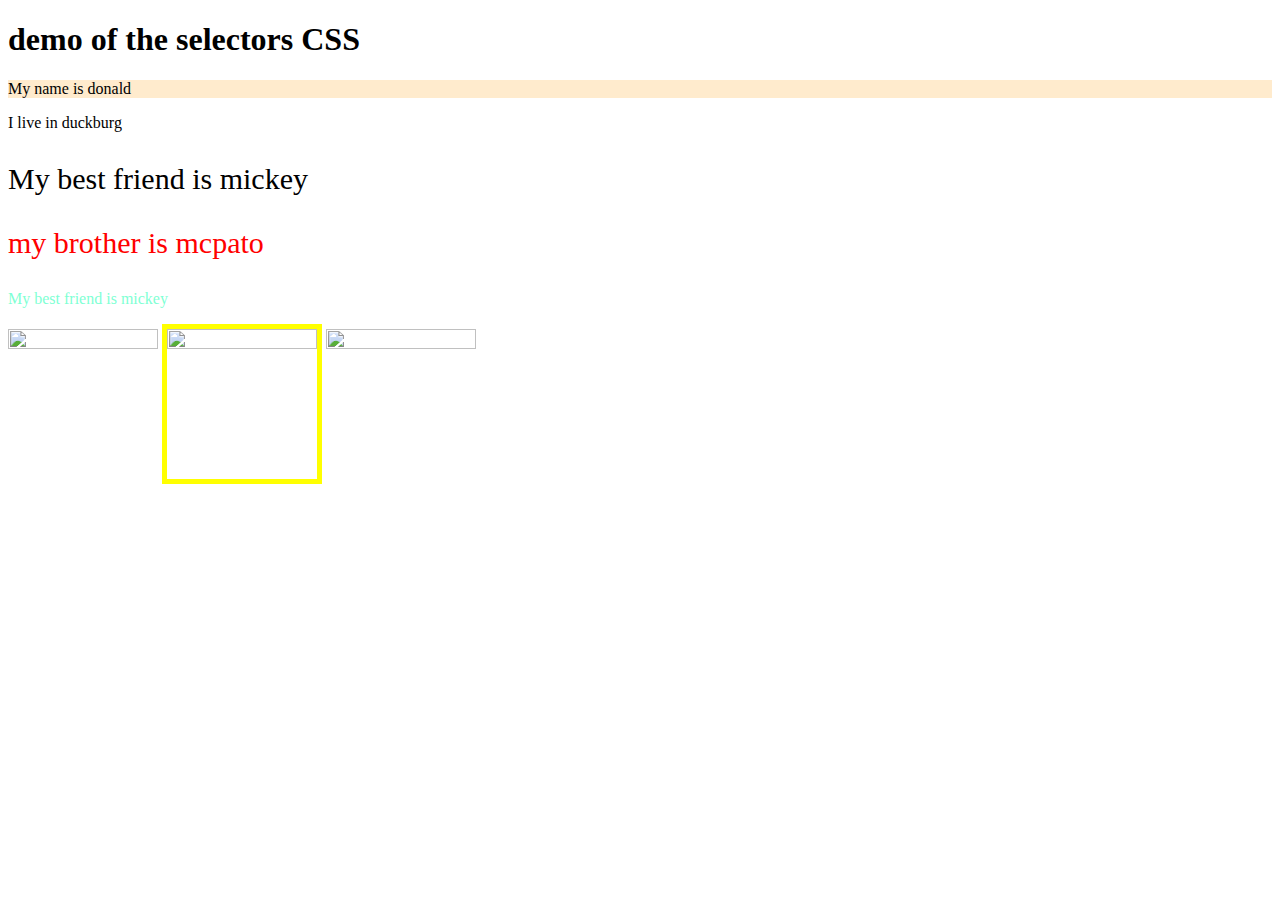
==== index.html @ 93f814a2 "first commit" ====
<!DOCTYPE html>
<html lang="en">
<head>
    <meta charset="UTF-8">
    <meta name="viewport" content="width=device-width, initial-scale=1.0">
    <title>Document</title>
    <link rel="stylesheet" href="styles.css">
</head>
<body>
    <h1>
        demo of the selectors CSS
    </h1>

    <div>
        <p id="firstname">My name is donald</p>
        <p>
            I live in duckburg
        </p>
    </div>
    <p>
        My best friend is mickey
    </p>
    <p>my brother is mcpato</p>

    <span>
        <p>
            My best friend is mickey
        </p>
    </span>

    <img src="https://www.southernliving.com/thmb/xFlQn020pc1NJAl4ksr7_o_B5u4=/1500x0/filters:no_upscale():max_bytes(150000):strip_icc()/GettyImages-598083938-1-22dab883ff2a43d8b2751d9f363f2d5d.jpg" title="blue" alt="">
    <img src="https://contentgrid.homedepot-static.com/hdus/en_US/DTCCOMNEW/Articles/discover-the-secret-language-of-flowers-2022-hero.jpeg" title="red" alt="">
    <img src="https://encrypted-tbn0.gstatic.com/images?q=tbn:ANd9GcQAueXA2PdI6l2P6O2xe0RU5DP2ZWu5QmZ_Xg&s" alt="">
</body>
</html>
---- styles.css ----
body div + p + p{
    color: red;
}

/* p ~ p {
    color: red;
    este operador selecciona los elementos que preceden
} */

div ~ p{
    font-size: 30px;
}

span > p{
    color: aquamarine;
}

img{
    width: 150px;
    aspect-ratio: 1;
}

img[title = "red"]{
    border: 5px solid yellow;
}

#firstname{
    background-color: blanchedalmond !important;
}
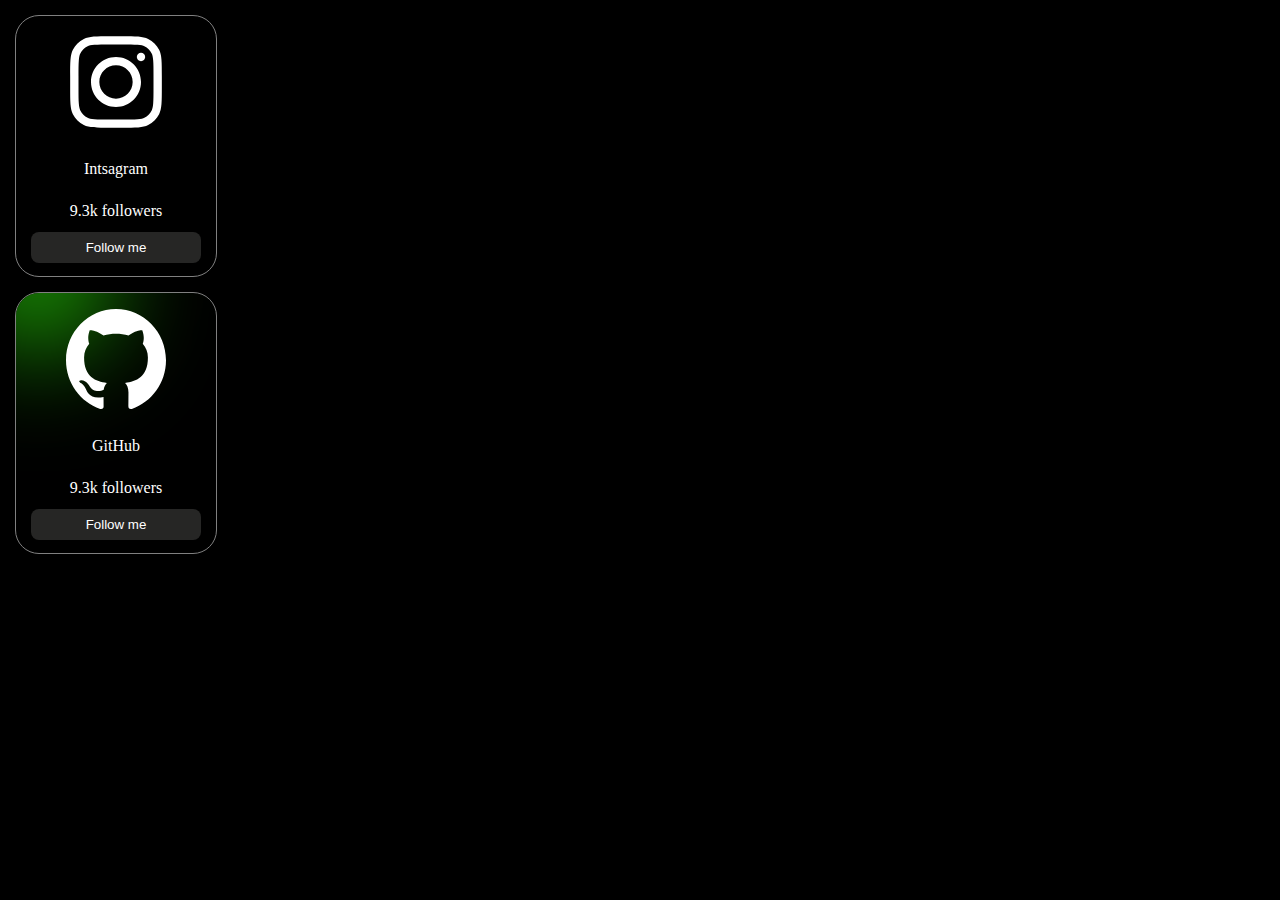
==== commit f2681e8a: "blur" ====
--- a/index.html
+++ b/index.html
@@ -7,29 +7,23 @@
     <link rel="stylesheet" href="styles.css">
 </head>
 <body>
-    <h1>
-        demo of the selectors CSS
-    </h1>
+    <div class="cards">
+        <div class="card">
+            <div id="absolute"></div>
+            <img src="logo.svg" alt="">
+            <p>Intsagram</p>
+            <p>9.3k followers</p>
+            <button>Follow me</button>
+        </div>
 
-    <div>
-        <p id="firstname">My name is donald</p>
-        <p>
-            I live in duckburg
-        </p>
+        <div class="card">
+            <div id="absoluteG"></div>
+            <img src="github.svg" alt="">
+            <p>GitHub</p>
+            <p>9.3k followers</p>
+            <button>Follow me</button>
+        </div>
     </div>
-    <p>
-        My best friend is mickey
-    </p>
-    <p>my brother is mcpato</p>
-
-    <span>
-        <p>
-            My best friend is mickey
-        </p>
-    </span>
-
-    <img src="https://www.southernliving.com/thmb/xFlQn020pc1NJAl4ksr7_o_B5u4=/1500x0/filters:no_upscale():max_bytes(150000):strip_icc()/GettyImages-598083938-1-22dab883ff2a43d8b2751d9f363f2d5d.jpg" title="blue" alt="">
-    <img src="https://contentgrid.homedepot-static.com/hdus/en_US/DTCCOMNEW/Articles/discover-the-secret-language-of-flowers-2022-hero.jpeg" title="red" alt="">
-    <img src="https://encrypted-tbn0.gstatic.com/images?q=tbn:ANd9GcQAueXA2PdI6l2P6O2xe0RU5DP2ZWu5QmZ_Xg&s" alt="">
+    <script src="main.js"></script>
 </body>
 </html>--- a/styles.css
+++ b/styles.css
@@ -1,29 +1,71 @@
-body div + p + p{
-    color: red;
+*{
+    background-color: #000;
+    color: #fff;
+    padding: 0;
+    margin: 0;
 }
 
-/* p ~ p {
-    color: red;
-    este operador selecciona los elementos que preceden
-} */
-
-div ~ p{
-    font-size: 30px;
+.card{
+    width: 200px;
+    height: 250px;
+    border: 1px solid gray;
+    border-radius: 24px;
+    margin: 15px;
+    overflow: hidden;
+    display: flex;
+    flex-direction: column;
+    padding-bottom: 10px;
+    align-items: center;
+    /* background-color: rgba(255, 255, 245, 0.05); */
+    position: relative;
+    
 }
 
-span > p{
-    color: aquamarine;
+.card img{
+    width: 100px;
+    margin:16px 0;
 }
 
-img{
-    width: 150px;
-    aspect-ratio: 1;
+.card img ~ p{
+    margin: 12px 0  ;
 }
 
-img[title = "red"]{
-    border: 5px solid yellow;
+.card *{
+    z-index: 5;
 }
 
-#firstname{
-    background-color: blanchedalmond !important;
+.card button{
+    width: 85%;
+    border: none;
+    padding: 8px 10px;
+    margin-bottom: 100px;
+    background-color: rgba(255, 255, 245, 0.15);
+    border-radius: 8px;
+}
+
+img, p{
+    background-color: transparent;
+}
+#absolute{
+    position: absolute;
+    width: 156px;
+    height: 156px;
+    background: linear-gradient(#ea1745, #791b2f);
+    border-radius: 50%;   
+    transform: translate(-50%, -50%);
+    z-index: 1 !important;
+    filter: blur(50px);
+    opacity: 0;
+}
+
+#absoluteG{
+    position: absolute;
+    width: 156px;
+    height: 156px;
+    background: linear-gradient(#2ce407, #083b01);
+    border-radius: 50%;   
+    transform: translate(-50%, -50%);
+    z-index: 1 !important;
+    filter: blur(50px);
+    opacity: 1;
 }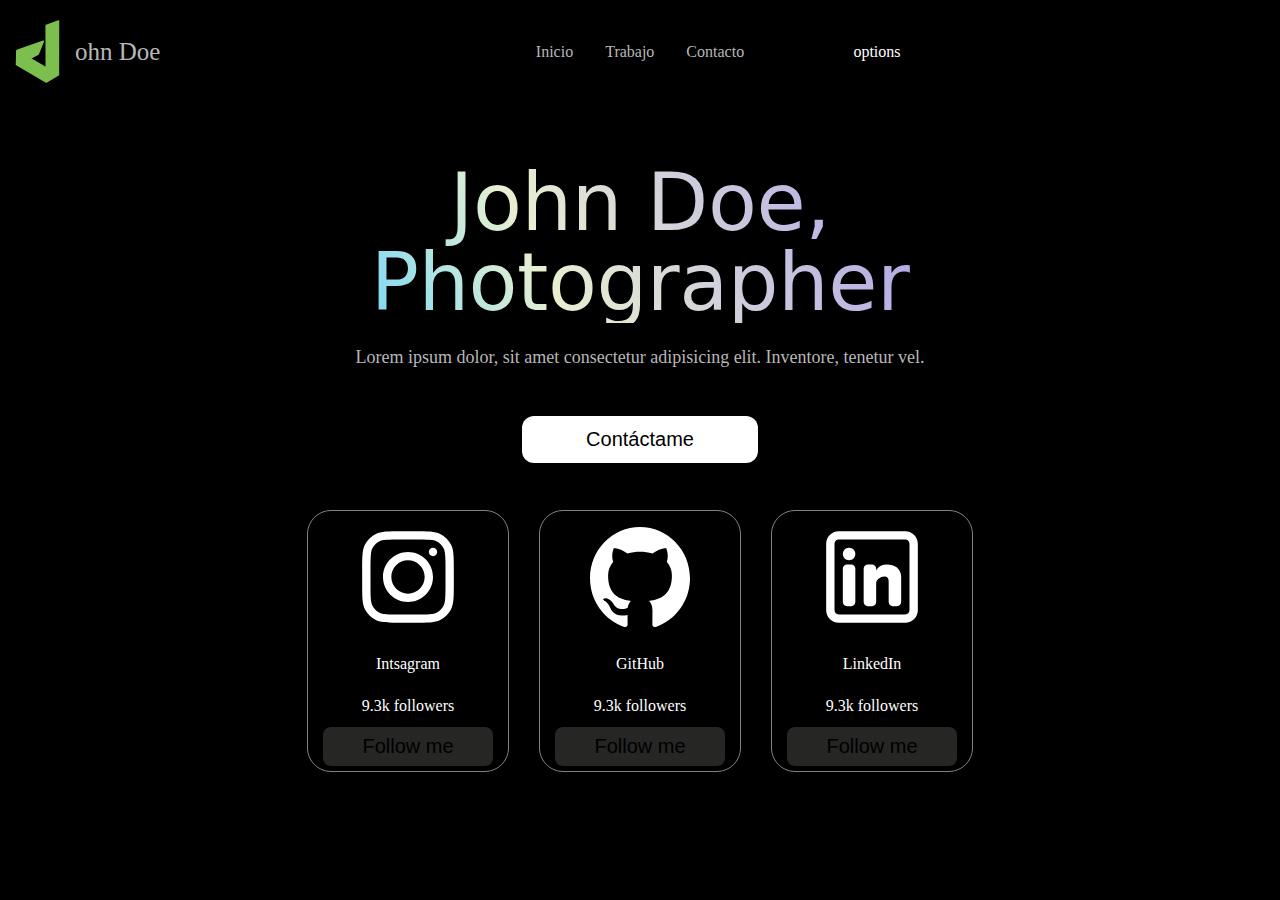
==== commit 2c16569d: "fix" ====
--- a/index.html
+++ b/index.html
@@ -7,6 +7,36 @@
     <link rel="stylesheet" href="styles.css">
 </head>
 <body>
+
+    <nav>
+        <div class="logo-container">
+            <img src="j.svg" style="width: 75px; height: 75px;" alt="">
+            <p>
+                ohn Doe
+            </p>
+        </div>
+        <div>
+            <ul>
+                <li>Inicio</li>
+                <li>Trabajo</li>
+                <li>Contacto</li>
+            </ul>
+        </div>
+        <div>
+            options
+        </div>
+    </nav>
+
+    <h1 class="gradient-text_anim">
+        John Doe, Photographer
+    </h1>
+
+    <p>
+        Lorem ipsum dolor, sit amet consectetur adipisicing elit. Inventore, tenetur vel.
+    </p>
+
+    <button>Contáctame</button>
+
     <div class="cards">
         <div class="card">
             <div id="absolute"></div>
@@ -23,6 +53,14 @@
             <p>9.3k followers</p>
             <button>Follow me</button>
         </div>
+
+        <div class="card">
+            <div id="absoluteW"></div>
+            <img src="ln.svg" alt="">
+            <p>LinkedIn</p>
+            <p>9.3k followers</p>
+            <button>Follow me</button>
+        </div>
     </div>
     <script src="main.js"></script>
 </body>
--- a/styles.css
+++ b/styles.css
@@ -3,6 +3,13 @@
     color: #fff;
     padding: 0;
     margin: 0;
+}
+
+body{
+    display: flex;
+    flex-direction: column;
+    align-items: center;
+    overflow: hidden;
 }
 
 .card{
@@ -41,6 +48,7 @@
     margin-bottom: 100px;
     background-color: rgba(255, 255, 245, 0.15);
     border-radius: 8px;
+    cursor: pointer;
 }
 
 img, p{
@@ -54,7 +62,7 @@
     border-radius: 50%;   
     transform: translate(-50%, -50%);
     z-index: 1 !important;
-    filter: blur(50px);
+    filter: blur(80px);
     opacity: 0;
 }
 
@@ -66,6 +74,97 @@
     border-radius: 50%;   
     transform: translate(-50%, -50%);
     z-index: 1 !important;
-    filter: blur(50px);
-    opacity: 1;
+    filter: blur(80px);
+    opacity: 0;
+}
+
+#absoluteW{
+    position: absolute;
+    width: 156px;
+    height: 156px;
+    background: linear-gradient(#bb06f2, #2c0133);
+    border-radius: 50%;   
+    transform: translate(-50%, -50%);
+    z-index: 1 !important;
+    filter: blur(80px);
+    opacity: 0;
+}
+
+.cards{
+    display: flex;
+    margin-top: 32px;
+}
+
+.gradient-text_anim {
+    background: #fcadfe;
+    background: linear-gradient(244.22deg, #61d3ff 4.88%, #fcadfe 40.37%, #9381f5 57.46%, #e8f0d0 87.65%, #61d3ff) 0 0 / 300% 100%;
+    background-repeat: repeat-x;
+    color: transparent;
+    -webkit-background-clip: text;
+    background-clip: text;
+    font-size: 80px;
+    letter-spacing: -0.03rem;
+    font-family: system-ui, -apple-system, BlinkMacSystemFont, 'Segoe UI', Roboto, Oxygen, Ubuntu, Cantarell, 'Open Sans', 'Helvetica Neue', sans-serif;
+    animation: gradientShift 3s infinite linear;
+    font-weight: 300;
+    max-width: 8em;
+    text-align: center;
+    line-height: 1em;
+    margin-top: 60px;
+}
+
+nav{
+    display: flex;
+    justify-content: space-between;
+    padding: 14px 100px;
+    align-items: center;
+    width: 100%;
+}
+
+nav ul {
+    display: flex;
+    justify-content: center;
+    gap: 32px;
+    list-style: none;
+    color: #b7b7b7;
+}
+nav div{
+    width: 33.33%;
+}
+ul li{
+    color: #b7b7b7;
+}
+
+h1~p{
+    margin-top: 24px;
+    color: #b7b7b7;
+    font-size: 18px;
+    margin-bottom: 48px;
+}
+
+p~button{
+    border: none;
+    background-color: white;
+    color: #000;
+    padding: 12px 64px;
+    font-size: 20px;
+    border-radius: 12px;
+}
+.logo-container{
+    display: flex;
+    align-items: center;
+}
+
+nav p{
+    font-size: 25px;
+    color: #b7b7b7;
+}
+
+@keyframes gradientShift {
+    0% {
+        background-position: 0 0;
+    }
+    100% {
+        background-position: 100% 0;
+    }
 }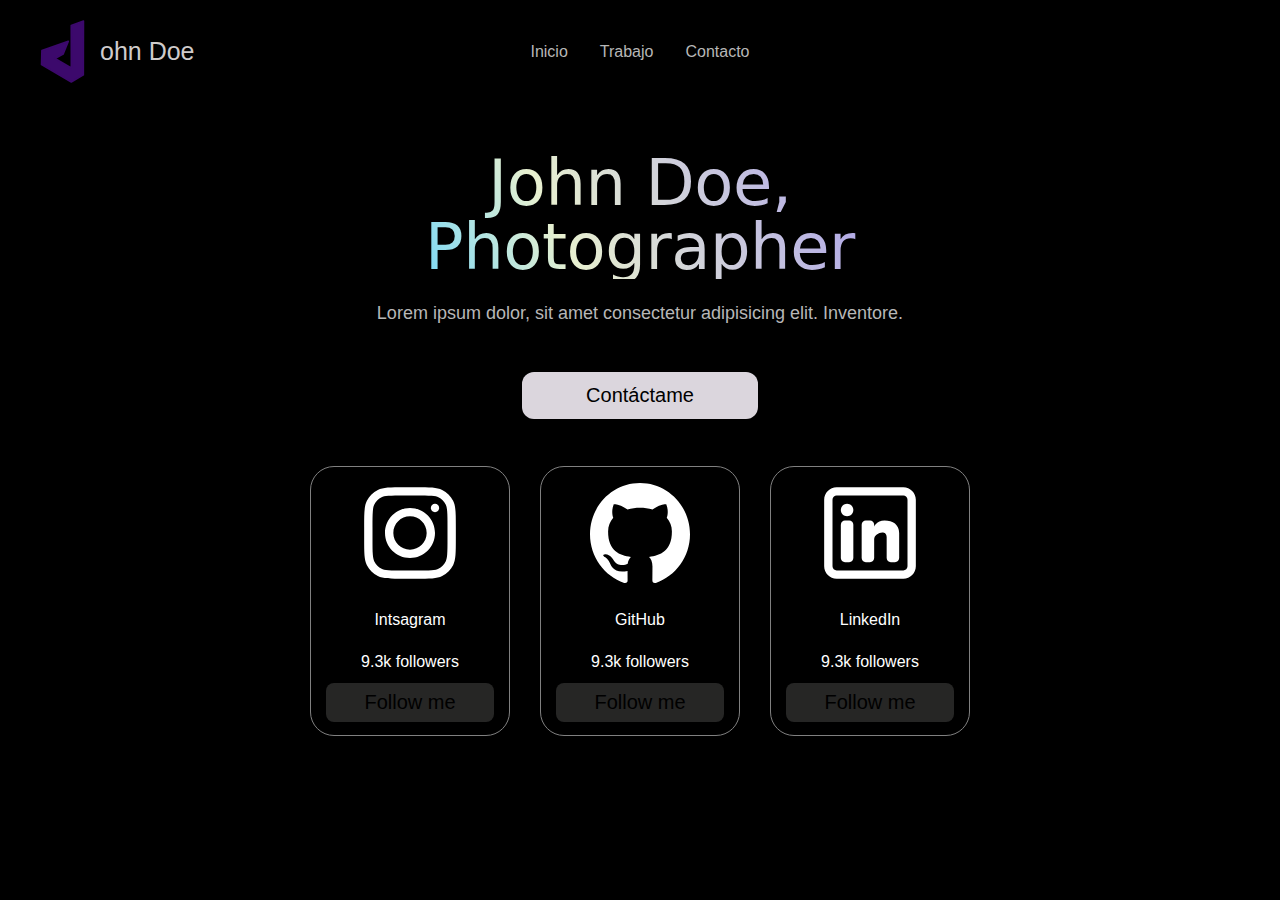
==== commit b06458b3: "work" ====
--- a/index.html
+++ b/index.html
@@ -8,6 +8,8 @@
 </head>
 <body>
 
+   
+
     <nav>
         <div class="logo-container">
             <img src="j.svg" style="width: 75px; height: 75px;" alt="">
@@ -17,14 +19,12 @@
         </div>
         <div>
             <ul>
-                <li>Inicio</li>
-                <li>Trabajo</li>
-                <li>Contacto</li>
+                <li><a href="">Inicio</a></li>
+                <li><a href="pages/trabajo.html">Trabajo</a></li>
+                <li><a href="">Contacto</a></li>
             </ul>
         </div>
-        <div>
-            options
-        </div>
+        <div></div>
     </nav>
 
     <h1 class="gradient-text_anim">
@@ -32,7 +32,7 @@
     </h1>
 
     <p>
-        Lorem ipsum dolor, sit amet consectetur adipisicing elit. Inventore, tenetur vel.
+        Lorem ipsum dolor, sit amet consectetur adipisicing elit. Inventore.
     </p>
 
     <button>Contáctame</button>
@@ -62,6 +62,7 @@
             <button>Follow me</button>
         </div>
     </div>
+    
     <script src="main.js"></script>
 </body>
 </html>--- a/styles.css
+++ b/styles.css
@@ -1,27 +1,30 @@
+@import url('https://fonts.cdnfonts.com/css/helvetica-neue-55');
+
 *{
     background-color: #000;
     color: #fff;
     padding: 0;
     margin: 0;
+    box-sizing: border-box;
+    font-family: 'Helvetica Neue', sans-serif;
 }
 
 body{
     display: flex;
     flex-direction: column;
     align-items: center;
-    overflow: hidden;
+    overflow-x: hidden;
 }
 
 .card{
-    width: 200px;
-    height: 250px;
+    width: 200px;    
+    height: 270px;
     border: 1px solid gray;
     border-radius: 24px;
     margin: 15px;
     overflow: hidden;
     display: flex;
-    flex-direction: column;
-    padding-bottom: 10px;
+    flex-direction: column;    
     align-items: center;
     /* background-color: rgba(255, 255, 245, 0.05); */
     position: relative;
@@ -102,7 +105,7 @@
     color: transparent;
     -webkit-background-clip: text;
     background-clip: text;
-    font-size: 80px;
+    font-size: 64px;
     letter-spacing: -0.03rem;
     font-family: system-ui, -apple-system, BlinkMacSystemFont, 'Segoe UI', Roboto, Oxygen, Ubuntu, Cantarell, 'Open Sans', 'Helvetica Neue', sans-serif;
     animation: gradientShift 3s infinite linear;
@@ -110,15 +113,16 @@
     max-width: 8em;
     text-align: center;
     line-height: 1em;
-    margin-top: 60px;
+    margin-top: 48px;
 }
 
 nav{
     display: flex;
     justify-content: space-between;
-    padding: 14px 100px;
-    align-items: center;
-    width: 100%;
+    padding: 14px 40px;
+    padding-inline: 25px;
+    align-items: center;
+    width: 100%;       
 }
 
 nav ul {
@@ -130,8 +134,10 @@
 }
 nav div{
     width: 33.33%;
-}
-ul li{
+    
+}
+li a{
+    text-decoration: none;
     color: #b7b7b7;
 }
 
@@ -144,11 +150,17 @@
 
 p~button{
     border: none;
-    background-color: white;
+    background-color: #dbd6dd;
     color: #000;
     padding: 12px 64px;
     font-size: 20px;
     border-radius: 12px;
+    cursor: pointer;
+    transition: all 1s;
+}
+p~button:hover{
+    background-color: #fff;
+    transition: all 1s;
 }
 .logo-container{
     display: flex;
@@ -157,7 +169,69 @@
 
 nav p{
     font-size: 25px;
-    color: #b7b7b7;
+    color: #cfcbcb;
+}
+
+.work-title{
+    font-family: system-ui, -apple-system, BlinkMacSystemFont, 'Segoe UI', Roboto, Oxygen, Ubuntu, Cantarell, 'Open Sans', 'Helvetica Neue', sans-serif;
+}
+.work-title span{
+    font-family: system-ui, -apple-system, BlinkMacSystemFont, 'Segoe UI', Roboto, Oxygen, Ubuntu, Cantarell, 'Open Sans', 'Helvetica Neue', sans-serif;
+    color: #b7b7b7;
+}
+
+.left-card, .right-card{
+    width: 280px;
+    overflow: hidden;    
+    border-radius: 24px;
+    background: linear-gradient(to bottom, #131313, #2d2c2c);
+    margin-bottom: 12px;
+    display: flex;
+    flex-direction: column;
+    justify-content: space-between;
+}
+
+.left-card div, .right-card div{
+    background-color: transparent;
+}
+
+.left .left-card:nth-child(1){
+    height: 480px !important;
+}
+
+.left-card, .right-card{
+    height: 510px;
+}
+
+.right .right-card:nth-child(3){
+    height: 480px !important;
+}
+
+.cards-container{
+    display: flex;
+    gap: 18px;
+    margin-top: 24px;
+}
+
+
+
+.cards-container img{
+    width: 100%;
+}
+.card-title{
+    font-size: 22px;
+    margin-left: 32px;
+    margin-top: 32px;
+    font-family: system-ui, -apple-system, BlinkMacSystemFont, 'Segoe UI', Roboto, Oxygen, Ubuntu, Cantarell, 'Open Sans', 'Helvetica Neue', sans-serif;
+    font-weight: 700;
+}
+
+.card-description{
+    font-size: 14px;
+    color: #b7b7b7;
+    margin-left: 32px;
+    margin-top: 4px;
+
 }
 
 @keyframes gradientShift {
